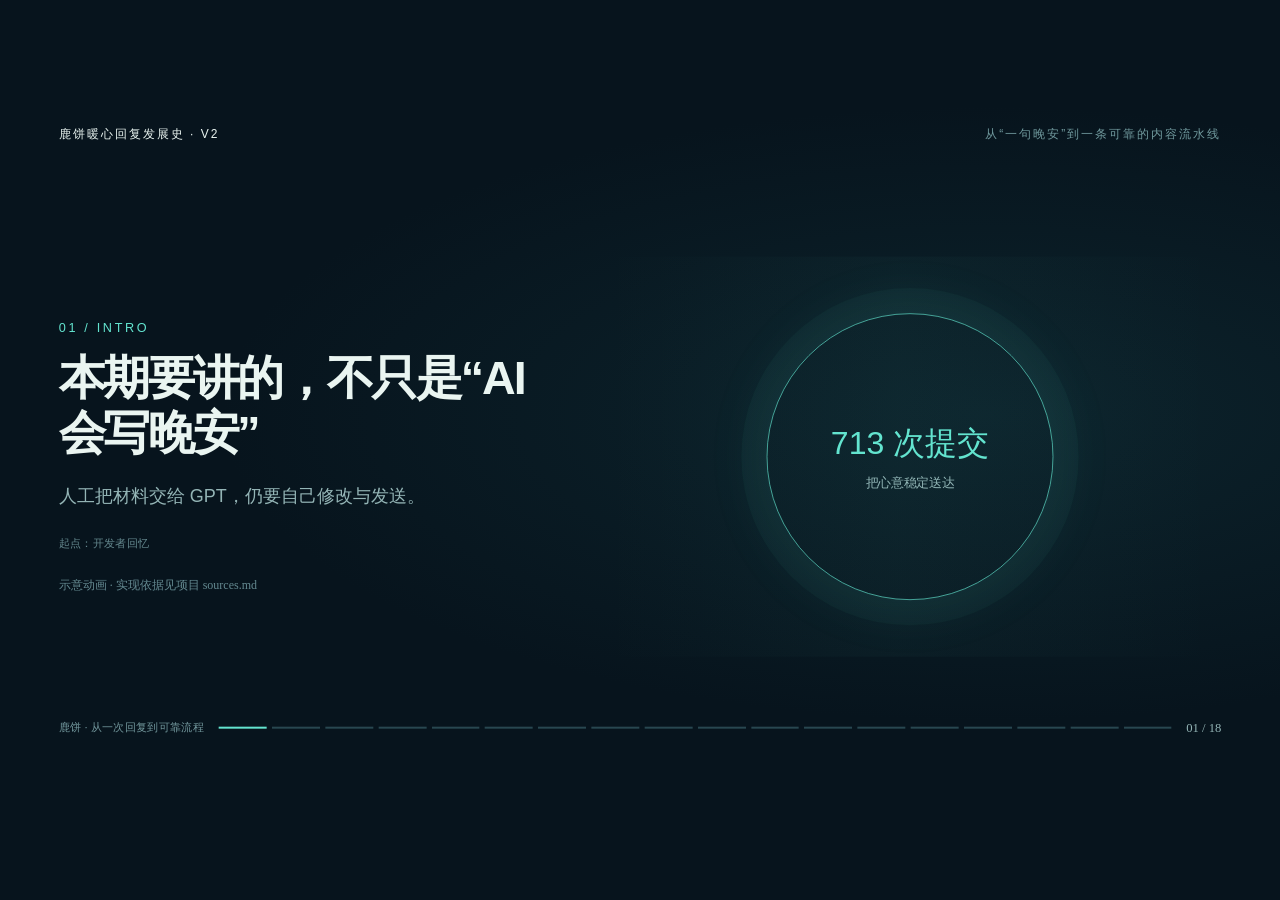
==== projects/development-history-v3-rvc/ppt/index.html @ d37644af "feat: add TTS and RVC variants with a layered animated outline" ====
<!doctype html><html lang="zh-CN"><head><meta charset="utf-8"><meta name="viewport" content="width=device-width,initial-scale=1"><title>鹿饼暖心回复发展史 V2</title><style>
:root{--bg:#07141d;--ink:#eaf5f1;--muted:#94b5b6;--cyan:#63e4cf;--gold:#f5c27b;--pink:#ff7f96;--line:#31515b}*{box-sizing:border-box}html,body{margin:0;overflow:hidden;background:var(--bg);color:var(--ink);font-family:"Microsoft YaHei","Noto Sans CJK SC",sans-serif}#deck{position:absolute;left:50%;top:50%;width:1920px;height:1080px;transform:translate(-50%,-50%) scale(var(--scale,1));background:radial-gradient(ellipse at 77% 45%,#16424a55,transparent 55%),var(--bg);overflow:hidden}header{position:absolute;top:54px;left:88px;right:88px;display:flex;justify-content:space-between;font-size:18px;letter-spacing:3px;color:#70999d}header b{font-weight:500;color:#eaf5f1}.slide{display:none;position:absolute;inset:0;padding:170px 88px 150px;grid-template-columns:720px 1fr;gap:90px;align-items:center}.slide.active{display:grid}.eyebrow{font-size:19px;color:var(--cyan);letter-spacing:4px;margin-bottom:24px}.counter{font:18px Consolas;color:#648990;margin-top:35px}h1{font-size:70px;line-height:1.16;letter-spacing:-3px;margin:0 0 30px;max-width:700px}h1 em{font-style:normal;color:var(--cyan)}p{font-size:27px;line-height:1.85;color:var(--muted);margin:0;max-width:700px}.source{margin-top:30px;color:#65898f;font-size:17px;line-height:1.75}.source strong{color:var(--gold);font-weight:500}.stage{height:600px;position:relative;display:flex;align-items:center;justify-content:center}.stage:before{content:"";position:absolute;inset:0;background:linear-gradient(90deg,transparent,#63e4cf08 48%,transparent)}.axis{position:absolute;left:0;right:0;top:50%;height:1px;background:var(--line)}.packet{position:absolute;left:calc(var(--p)*1%);top:calc(50% + var(--y));width:126px;height:42px;border:1px solid #568b91;border-radius:9px;background:#102b34;display:grid;place-items:center;font-size:16px;color:#cde0dc;transform:translate(-50%,-50%) scale(var(--s,1));opacity:var(--o,1)}.packet.hot{border-color:var(--gold);color:var(--gold)}.packet.merge{width:180px;border-color:var(--cyan);color:var(--cyan)}.context-box{position:absolute;left:8%;right:8%;top:28%;height:205px;border:1px solid #517a80;border-radius:18px;padding:24px}.context-box .bar{height:22px;border-radius:20px;background:#1d3d45;overflow:hidden}.context-box .fill{width:calc(var(--p)*1%);height:100%;background:linear-gradient(90deg,var(--cyan),var(--gold));transform-origin:left}.context-box .limit{position:absolute;top:70px;bottom:22px;left:calc(var(--limit)*1%);border-left:2px dashed var(--pink)}.context-box label{display:flex;justify-content:space-between;color:var(--muted);font-size:18px;margin-bottom:24px}.overflow{position:absolute;right:45px;bottom:34px;color:var(--pink);font-size:21px;opacity:var(--overflow,0)}.tokens{position:absolute;left:4%;right:4%;bottom:90px;display:flex;gap:10px;justify-content:center}.token{padding:14px 18px;border:1px solid #3c6167;border-radius:8px;font-size:18px;opacity:.6;transform:translateY(0)}.token.selected{border-color:var(--cyan);color:var(--cyan);opacity:1;transform:translateY(-12px)}.window{position:absolute;left:10%;right:10%;top:21%;bottom:21%;border:1px solid var(--cyan);border-radius:22px;padding:34px;transform:scaleX(var(--wide,.45));transform-origin:left;overflow:hidden;background:#0b2730aa}.window .evidence{display:flex;flex-direction:column;gap:15px;width:680px;opacity:var(--evidence,0)}.evidence i{height:14px;background:#3e7277;border-radius:7px}.evidence i:nth-child(2){width:75%}.evidence i:nth-child(3){width:90%}.evidence i:nth-child(4){width:58%}.evidence i:nth-child(5){width:82%}.full-badge{position:absolute;right:35px;top:35px;color:var(--gold);font-size:21px;opacity:var(--full,0)}.badprompt,.goodprompt{position:absolute;left:8%;right:8%;border:1px solid #515f63;border-radius:14px;padding:24px;font-size:22px;line-height:1.6}.badprompt{top:20%;color:#b7a6a8;opacity:calc(1 - var(--p))}.goodprompt{top:51%;border-color:var(--cyan);clip-path:inset(0 calc(100% - var(--good,0)*1%) 0 0);color:var(--cyan)}.rule{position:absolute;bottom:20%;display:flex;gap:16px}.rule b{border:1px solid #4e777a;border-radius:20px;padding:10px 18px;color:var(--muted);opacity:.25}.rule b.on{opacity:1;border-color:var(--cyan);color:var(--cyan)}.script-track{position:absolute;left:7%;right:7%;top:47%;height:5px;background:var(--line)}.script-dot{position:absolute;left:calc(var(--p)*80% + 10%);top:calc(47% - 13px);width:30px;height:30px;border-radius:50%;background:var(--gold);box-shadow:0 0 35px var(--gold);transform:translateX(-50%)}.script-node{position:absolute;top:32%;padding:22px;border:1px solid #446e73;border-radius:12px;color:var(--muted);opacity:.35;transform:translateY(20px)}.script-node.on{opacity:1;transform:translateY(0);border-color:var(--cyan);color:var(--ink)}.script-node:nth-child(1){left:5%}.script-node:nth-child(2){left:34%}.script-node:nth-child(3){right:5%}.model-line{position:absolute;left:10%;right:10%;top:56%;height:3px;background:var(--line)}.model-marker{position:absolute;left:calc(10% + var(--p)*80%);top:calc(56% - 18px);width:38px;height:38px;border-radius:50%;background:var(--cyan);box-shadow:0 0 40px var(--cyan);transform:translateX(-50%)}.model-labels{position:absolute;left:8%;right:8%;top:63%;display:flex;justify-content:space-between;color:var(--muted);font-size:21px}.glyphs{position:absolute;top:25%;display:flex;gap:24px;font-size:42px;color:var(--cyan)}.glyphs span{opacity:var(--glyph,.2);transform:translateY(calc((1 - var(--glyph))*20px))}.fourgrid{position:absolute;left:8%;top:20%;width:430px;height:430px;display:grid;grid-template-columns:1fr 1fr;gap:8px;transform:translateX(calc(var(--p)*-100px)) rotate(calc(var(--p)*-3deg));opacity:calc(1 - var(--p)*.7)}.fourgrid i{background:#16444b;border:1px solid #4a7d7d;display:grid;place-items:center;color:#87c1bc;font-style:normal;font-size:19px}.film{position:absolute;right:7%;top:20%;width:470px;height:440px;border:1px solid var(--cyan);background:linear-gradient(145deg,#112d34,#081921);transform:translateX(calc((1 - var(--p))*140px));opacity:var(--film,0);padding:28px}.film:before{content:"";display:block;height:240px;background:radial-gradient(circle at 60% 35%,#6ee7d65a,transparent 20%),linear-gradient(135deg,#184d55,#0b222a);border:1px solid #4e7e83}.film span{display:block;color:var(--gold);margin-top:22px;font-size:22px}.anchor{position:absolute;left:52%;top:48%;color:var(--cyan);font-size:18px;opacity:var(--anchor,0)}.nodes{position:absolute;inset:12% 8%}.node{position:absolute;width:128px;height:70px;border:1px solid #4f7c80;border-radius:12px;display:grid;place-items:center;color:var(--muted);opacity:.5}.node.sui{left:7%;top:15%}.node.guest{right:7%;top:15%}.node.voice{left:38%;bottom:8%}.node.image{right:8%;bottom:5%}.node.on{border-color:var(--cyan);color:var(--cyan);opacity:1}.link{position:absolute;height:2px;background:var(--cyan);transform-origin:left;opacity:var(--link-o,0)}.link.one{left:23%;top:28%;width:42%;transform:rotate(20deg)}.link.two{left:50%;top:34%;width:36%;transform:rotate(65deg)}.clock{position:absolute;left:17%;top:18%;width:250px;height:250px;border:2px solid #4b747b;border-radius:50%;display:grid;place-items:center;font-size:42px;color:var(--gold)}.clock:after{content:"";position:absolute;left:50%;top:50%;height:82px;width:3px;background:var(--cyan);transform-origin:bottom;transform:translate(-50%,-100%) rotate(calc(var(--p)*720deg))}.path{position:absolute;left:48%;right:8%;top:31%;font-size:22px;color:var(--muted);line-height:3}.path b{color:var(--cyan);font-weight:500}.branch{position:absolute;left:50%;top:53%;width:42%;height:2px;background:var(--line)}.branch:after{content:"";position:absolute;right:0;top:-22px;width:70%;height:44px;border-top:2px solid var(--cyan);border-right:2px solid var(--cyan);border-radius:0 28px 0 0;opacity:var(--p)}.branch:before{content:"文字先发 → 图片补图";position:absolute;right:0;top:34px;color:var(--gold);font-size:19px;opacity:var(--p)}.queue{position:absolute;left:7%;right:7%;top:34%;display:flex;justify-content:space-between}.qitem{width:170px;height:95px;border:1px solid #426d72;border-radius:10px;display:grid;place-items:center;color:var(--muted);opacity:.5}.qitem.on{color:var(--cyan);border-color:var(--cyan);opacity:1;transform:translateY(-12px)}.qarrow{align-self:center;color:var(--gold);font-size:30px}.end-ring{width:430px;height:430px;border-radius:50%;border:1px solid var(--cyan);display:grid;place-items:center;color:var(--cyan);font-size:48px;box-shadow:0 0 0 38px #63e4cf08,0 0 100px #63e4cf18}.end-ring small{display:block;font-size:19px;color:var(--muted);text-align:center;margin-top:15px}footer{position:absolute;left:88px;right:88px;bottom:112px;display:flex;align-items:center;gap:22px;color:#72979c;font-size:17px}.rail{flex:1;display:flex;gap:8px}.rail i{height:3px;flex:1;background:#284750}.rail i.on{background:var(--cyan)}.rail i.past{background:#387177}.page{font:19px Consolas;color:var(--muted)}
</style></head><body><main id="deck"><header><b>鹿饼暖心回复发展史 · V2</b><span>从“一句晚安”到一条可靠的内容流水线</span></header></main><script>
const data=[{"id":"intro","title":"本期要讲的，不只是“AI 会写晚安”","narration":"这期我们不只展示一条生成结果，而是沿着一条真实流水线，看看录播怎么进来、上下文怎么整理、晚安和漫画怎么变好，以及为什么这些细节值得反复修。","kind":"intro","labels":["本期主题","整体流程","优化细节"]},{"id":"overview","title":"先看全貌：录播结束以后发生什么","narration":"整体流程是：录播姬完成录制，通过 Webhook 通知程序；程序等待文件稳定、合并分段、提取音频、生成字幕，再把上下文交给晚安、漫画和切片流程，最后进入人工确认。","kind":"overview","labels":["录播姬","Webhook","ASR → 晚安 → 切片"]},{"id":"origin","title":"本来只是想写一句晚安","narration":"最开始，我们只是人工把弹幕贴进聊天网页。真正费心的，是让这一句晚安，既记得今晚，也真的有点温度。","kind":"flow","labels":["人工整理","GPT 网页","晚安草稿"]},{"id":"context_limit","title":"上下文装不下，怎么办","narration":"早期模型的上下文装不下整场直播。我们先按时间分组、合并重复弹幕，再降低水词权重。先解决的，是模型到底能看到什么。","kind":"context","labels":["原始弹幕","有限窗口","超出容量"]},{"id":"short_context","title":"短一点，反而更容易写好","narration":"当时我们发现，筛选后的短上下文反而更聚焦。但不能随便删：随机丢弃后来改成评分、目标行数和必留项，让关键细节留下来。","kind":"selection","labels":["随机丢弃","目标 1000 行","必留细节"]},{"id":"full_context","title":"模型变强，取舍也要重做","narration":"后来模型能力进步，我们又试着保留完整字幕和弹幕。弥月、米汀的实验流程只压缩重复排版，再用原文复核。策略也要跟着能力变。","kind":"expand","labels":["筛选输入","完整证据","原文复核"]},{"id":"warm_prompt","title":"暖心，不是多加几句夸奖","narration":"回复一度爱说含金量爆表，听起来热闹，却每晚都差不多。后来我们要求它回应具体原话、失误和现场反应。暖心，要从今晚的细节长出来。","kind":"prompt","labels":["泛泛夸奖","回应原话","具体 → 感受"]},{"id":"prompt_boundaries","title":"一句自然的话，背后也有边界","narration":"我们还反复调整称呼、字数和问候。粉丝名字不能当主播名字，嘉宾的经历不能算给房主。白天下播，也不能机械地说晚安。","kind":"rules","labels":["称呼边界","说话人边界","真实时段"]},{"id":"comic_script","title":"先当编剧，再请画师","narration":"漫画更不是把摘要扔给画图模型。先选几个有起因、有转折的节拍，再写角色动作、画面和短台词。脚本太长被截断，还得修输出限制和失败处理。","kind":"script","labels":["原文证据","叙事节拍","画面脚本"]},{"id":"references","title":"画得像，还要画得对","narration":"立绘保证人物像，录播截图保证场景对。后来脚本会主动请求关键时刻的截图，并说明用来核对什么。参考图不是装饰，而是画面证据。","kind":"references","labels":["角色立绘","关键截图","核对事实"]},{"id":"wrong_game","title":"她爱玩，不等于今晚就在玩","narration":"有次我们发现，小弥的图总在启动原神。问题出在人设抢过了本场事实。后来明确证据优先级：本场标题和原话，必须压过模型对人物的刻板印象。","kind":"evidence","labels":["稳定人设","本场标题","实际游戏"]},{"id":"image_models","title":"模型升级，中文终于能入画","narration":"早期图片里的中文容易出错，我们甚至要求纯默剧。后来接入更支持中文的模型，包括新的图像模型，才重新规划台词、拟声词和位置。","kind":"models","labels":["早期模型","高级模型","中文锚点"]},{"id":"composition","title":"同一场直播，两种讲法","narration":"构图也发展出两条路：四格把几个笑点依次讲清；沉浸式让人物进入电影感主画面。再把四到六处中文回忆锚点，放回对应动作旁边。","kind":"composition","labels":["四格分镜","沉浸主画面","回忆锚点"]},{"id":"multi_people","title":"从一个人，到一群不同的人","narration":"扩展到多位主播时，每个房间都要配置称呼、粉丝名、外观和参考图。有的人适合长回复，有的人需要短一点，语气也不能全套岁己的模板。","kind":"identity","labels":["房间配置","独立称呼","参考图"]},{"id":"false_guests","title":"一个表情包，也会让 AI 串台","narration":"表情包名字里有花礼，不代表花礼来联动了。我们修过这种误加角色，也修过把粉碎机听成岁己。声音、原话和上下文要互相核对，不能见词就替换。","kind":"gate","labels":["提到名字","证据门槛","允许入画"]},{"id":"timing","title":"生成好了，也不一定马上发","narration":"发送时机同样磨了很久：断流不等于下播，动态也要找对。新动态五分钟内优先及时回复；图片没好就先发文字，错过窗口再有限等待，之后补图。","kind":"timing","labels":["确认动态","五分钟窗口","文字先发"]},{"id":"reliability","title":"重试一次，不能多发一遍","narration":"还有观众看不见的功夫：显卡忙时排队，重启后恢复任务，同一场不能重复生图、重复评论。共享缓存省掉重复输入，失败的切片也不能拖垮整条晚安流程。","kind":"queue","labels":["排队恢复","缓存命中","一次发送"]},{"id":"ending","title":"713 次提交，还是同一个出发点","narration":"从第一版到现在，仓库已经有七百多次提交。它们不是为了把流程图画得更复杂，而是一次次让事实更准、表达更贴心，让那句晚安值得被收到。","kind":"ending","labels":["713 次提交","事实更准","心意送达"]}];const deck=document.querySelector('#deck');const slides=[];const rail=document.createElement('div');rail.className='rail';let current=0;
function visual(item){const labels=item.labels.map(function(x,i){return '<span class="token '+(i===0?'selected':'')+'" style="--dy:'+(i*3)+'px">'+x+'</span>'}).join('');if(item.kind==='flow')return '<div class="axis"></div>'+['弹幕','时间','情绪','原话'].map(function(x,i){return '<i class="packet '+(i===3?'hot':'')+'" style="--p:'+(12+i*22)+';--y:'+((i-1.5)*75)+'px">'+x+'</i>'}).join('')+'<div class="packet merge" style="--p:50;--y:0">可用输入</div>';if(item.kind==='context')return '<div class="context-box" style="--limit:68"><label><span>原始直播证据</span><span>上下文窗口</span></label><div class="bar"><div class="fill"></div></div><div class="limit"></div><div class="overflow">超出窗口 → 必须取舍</div></div>';if(item.kind==='selection')return '<div class="context-box" style="--limit:100"><label><span>评分：信号、次数、人数</span><span>目标行数</span></label><div class="bar"><div class="fill"></div></div><div class="tokens">'+labels+'</div></div>';if(item.kind==='expand')return '<div class="window"><div class="evidence"><i></i><i></i><i></i><i></i><i></i></div><div class="full-badge">完整证据 · 重复压缩</div></div>';if(item.kind==='prompt')return '<div class="badprompt">“今晚含金量爆表，大家都很开心。”<br><small>泛泛、每晚都能用</small></div><div class="goodprompt">“从本场那句原话切入，再说为什么让人心疼或发笑。”</div><div class="rule">'+labels+'</div>';if(item.kind==='rules')return '<div class="rule" style="top:35%;bottom:auto">'+labels+'</div><div class="nodes"><div class="node sui on">房主岁己</div><div class="node guest">嘉宾／外部声源</div><div class="node voice on">时段与称呼</div></div>';if(item.kind==='script')return '<div class="script-node">原文证据</div><div class="script-node">叙事节拍</div><div class="script-node">角色动作</div><div class="script-track"></div><div class="script-dot"></div>';if(item.kind==='references')return '<div class="nodes"><div class="node sui on">立绘：人物</div><div class="node guest on">截图：事实</div><div class="node voice">脚本：动作</div><div class="node image">成图：证据</div><div class="link one"></div><div class="link two"></div></div>';if(item.kind==='evidence')return '<div class="fourgrid"><i>人设<br>线索</i><i>本场<br>原话</i><i>标题<br>证据</i><i>画面<br>截图</i></div><div class="film"><div></div><span>本场事实优先</span></div>';if(item.kind==='models')return '<div class="glyphs"><span>无字</span><span>少字</span><span>中文锚点</span></div><div class="model-line"></div><div class="model-marker"></div><div class="model-labels"><span>早期模型</span><span>高级模型</span><span>GPT Image 2</span></div>';if(item.kind==='composition')return '<div class="fourgrid"><i>起因</i><i>反应</i><i>转折</i><i>结果</i></div><div class="film"><div></div><span>一张画面：起因 → 转折 → 收束</span></div><div class="anchor">文字锚点贴在对应动作旁</div>';if(item.kind==='identity')return '<div class="nodes"><div class="node sui on">岁己<br>房主</div><div class="node guest">嘉宾<br>声纹</div><div class="node voice">外观／别名</div><div class="node image">参考图</div><div class="link one"></div><div class="link two"></div></div>';if(item.kind==='gate')return '<div class="context-box"><label><span>提到名字</span><span>是否真联动？</span></label><div class="tokens">'+labels+'</div><div class="full-badge">原话 + 声音 + 上下文 → 通过</div></div>';if(item.kind==='timing')return '<div class="clock"><span>下播</span></div><div class="path"><b>确认最新动态</b><br>≤ 5 分钟：优先抢时效<br>图片未好：文字先发<br>超时后：有限等待再补图</div><div class="branch"></div>';if(item.kind==='queue')return '<div class="queue">'+['显卡忙','处理队列','缓存命中','一次发送'].map(function(x,i){return '<div class="qitem '+(i===0?'on':'')+'">'+x+'</div>'+(i<3?'<div class="qarrow">→</div>':'')}).join('')+'</div>';return '<div class="end-ring"><div>713 次提交<small>把心意稳定送达</small></div></div>'}
data.forEach(function(item,i){const s=document.createElement('section');s.className='slide'+(i===0?' active':'');s.dataset.slide=i;s.innerHTML='<div><div class="eyebrow">'+String(i+1).padStart(2,'0')+' / '+item.kind.toUpperCase()+'</div><h1>'+item.title+'</h1><p>'+item.narration+'</p><div class="source"><strong>原理图解</strong> · 动画展示关键变化，不是静态截图</div><div class="counter">AI VIDEO WORKFLOW · 2026</div></div><div class="stage" data-kind="'+item.kind+'">'+visual(item)+'</div>';deck.appendChild(s);const d=document.createElement('i');rail.appendChild(d);slides.push(s)});deck.appendChild(rail);const dots=[...rail.children];const page=document.createElement('span');page.className='page';page.id='page';const foot=document.createElement('footer');foot.innerHTML='<span>鹿饼 · 从一次回复到可靠流程</span>';foot.appendChild(rail);foot.appendChild(page);deck.appendChild(foot);
function resize(){document.documentElement.style.setProperty('--scale',Math.min(innerWidth/1920,innerHeight/1080))}function select(n){current=Math.max(0,Math.min(slides.length-1,n));slides.forEach(function(s,i){s.classList.toggle('active',i===current)});dots.forEach(function(d,i){d.classList.toggle('on',i===current);d.classList.toggle('past',i<current)});page.textContent=String(current+1).padStart(2,'0')+' / '+data.length}
function updateVisual(slide,time,duration){const p=Math.max(0,Math.min(1,time/duration));const stage=slides[slide].querySelector('.stage');stage.style.setProperty('--p',p);stage.style.setProperty('--limit',35+33*Math.min(1,p*1.4));stage.style.setProperty('--overflow',p>.72?1:0);stage.style.setProperty('--wide',.46+.54*p);stage.style.setProperty('--evidence',p>.45?1:0);stage.style.setProperty('--full',p>.62?1:0);stage.style.setProperty('--good',Math.min(100,p*170));stage.style.setProperty('--film',Math.max(0,(p-.35)*1.6));stage.style.setProperty('--anchor',Math.max(0,(p-.58)*2.4));stage.style.setProperty('--glyph',Math.min(1,p*1.6));stage.style.setProperty('--link-o',Math.min(1,p*2));stage.querySelectorAll('.token').forEach(function(e,i){e.classList.toggle('selected',p>(i+.4)/(stage.querySelectorAll('.token').length+.2))});stage.querySelectorAll('.script-node').forEach(function(e,i){e.classList.toggle('on',p>(i+.25)/3.2)});stage.querySelectorAll('.qitem').forEach(function(e,i){e.classList.toggle('on',p>(i+.2)/4)})}
window.renderAt=function(v){select(v.slide);updateVisual(v.slide,v.time,v.duration)};addEventListener('resize',resize);addEventListener('keydown',function(e){if(['ArrowRight',' '].includes(e.key))select(current+1);if(e.key==='ArrowLeft')select(current-1)});resize();select(0);updateVisual(0,0,15)
</script><script src="motion.js"></script></body></html>
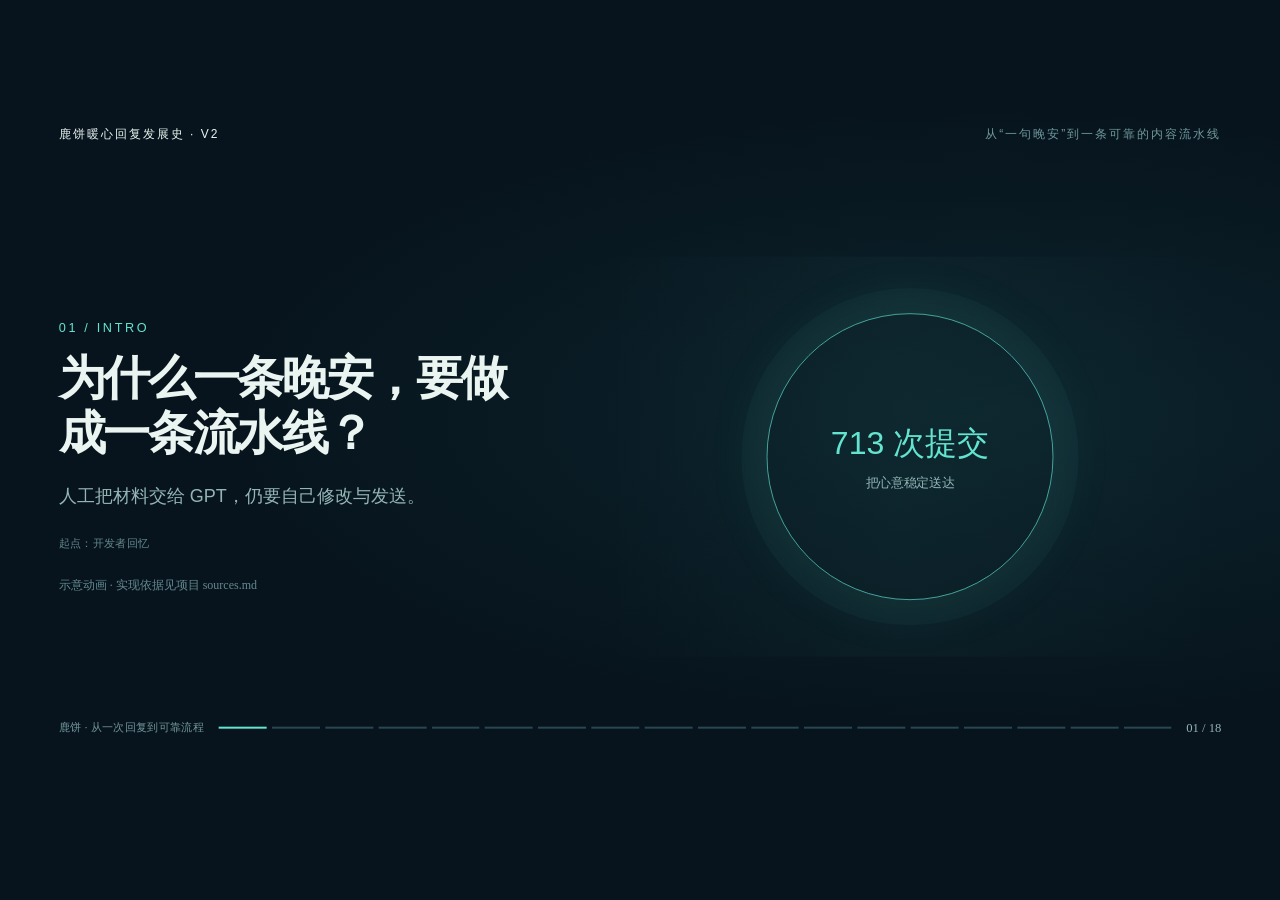
==== commit d4489332: "rewrite V3 as a layered technical explainer with sentence subtitles" ====
--- a/projects/development-history-v3-rvc/ppt/index.html
+++ b/projects/development-history-v3-rvc/ppt/index.html
@@ -1,9 +1,9 @@
 <!doctype html><html lang="zh-CN"><head><meta charset="utf-8"><meta name="viewport" content="width=device-width,initial-scale=1"><title>鹿饼暖心回复发展史 V2</title><style>
 :root{--bg:#07141d;--ink:#eaf5f1;--muted:#94b5b6;--cyan:#63e4cf;--gold:#f5c27b;--pink:#ff7f96;--line:#31515b}*{box-sizing:border-box}html,body{margin:0;overflow:hidden;background:var(--bg);color:var(--ink);font-family:"Microsoft YaHei","Noto Sans CJK SC",sans-serif}#deck{position:absolute;left:50%;top:50%;width:1920px;height:1080px;transform:translate(-50%,-50%) scale(var(--scale,1));background:radial-gradient(ellipse at 77% 45%,#16424a55,transparent 55%),var(--bg);overflow:hidden}header{position:absolute;top:54px;left:88px;right:88px;display:flex;justify-content:space-between;font-size:18px;letter-spacing:3px;color:#70999d}header b{font-weight:500;color:#eaf5f1}.slide{display:none;position:absolute;inset:0;padding:170px 88px 150px;grid-template-columns:720px 1fr;gap:90px;align-items:center}.slide.active{display:grid}.eyebrow{font-size:19px;color:var(--cyan);letter-spacing:4px;margin-bottom:24px}.counter{font:18px Consolas;color:#648990;margin-top:35px}h1{font-size:70px;line-height:1.16;letter-spacing:-3px;margin:0 0 30px;max-width:700px}h1 em{font-style:normal;color:var(--cyan)}p{font-size:27px;line-height:1.85;color:var(--muted);margin:0;max-width:700px}.source{margin-top:30px;color:#65898f;font-size:17px;line-height:1.75}.source strong{color:var(--gold);font-weight:500}.stage{height:600px;position:relative;display:flex;align-items:center;justify-content:center}.stage:before{content:"";position:absolute;inset:0;background:linear-gradient(90deg,transparent,#63e4cf08 48%,transparent)}.axis{position:absolute;left:0;right:0;top:50%;height:1px;background:var(--line)}.packet{position:absolute;left:calc(var(--p)*1%);top:calc(50% + var(--y));width:126px;height:42px;border:1px solid #568b91;border-radius:9px;background:#102b34;display:grid;place-items:center;font-size:16px;color:#cde0dc;transform:translate(-50%,-50%) scale(var(--s,1));opacity:var(--o,1)}.packet.hot{border-color:var(--gold);color:var(--gold)}.packet.merge{width:180px;border-color:var(--cyan);color:var(--cyan)}.context-box{position:absolute;left:8%;right:8%;top:28%;height:205px;border:1px solid #517a80;border-radius:18px;padding:24px}.context-box .bar{height:22px;border-radius:20px;background:#1d3d45;overflow:hidden}.context-box .fill{width:calc(var(--p)*1%);height:100%;background:linear-gradient(90deg,var(--cyan),var(--gold));transform-origin:left}.context-box .limit{position:absolute;top:70px;bottom:22px;left:calc(var(--limit)*1%);border-left:2px dashed var(--pink)}.context-box label{display:flex;justify-content:space-between;color:var(--muted);font-size:18px;margin-bottom:24px}.overflow{position:absolute;right:45px;bottom:34px;color:var(--pink);font-size:21px;opacity:var(--overflow,0)}.tokens{position:absolute;left:4%;right:4%;bottom:90px;display:flex;gap:10px;justify-content:center}.token{padding:14px 18px;border:1px solid #3c6167;border-radius:8px;font-size:18px;opacity:.6;transform:translateY(0)}.token.selected{border-color:var(--cyan);color:var(--cyan);opacity:1;transform:translateY(-12px)}.window{position:absolute;left:10%;right:10%;top:21%;bottom:21%;border:1px solid var(--cyan);border-radius:22px;padding:34px;transform:scaleX(var(--wide,.45));transform-origin:left;overflow:hidden;background:#0b2730aa}.window .evidence{display:flex;flex-direction:column;gap:15px;width:680px;opacity:var(--evidence,0)}.evidence i{height:14px;background:#3e7277;border-radius:7px}.evidence i:nth-child(2){width:75%}.evidence i:nth-child(3){width:90%}.evidence i:nth-child(4){width:58%}.evidence i:nth-child(5){width:82%}.full-badge{position:absolute;right:35px;top:35px;color:var(--gold);font-size:21px;opacity:var(--full,0)}.badprompt,.goodprompt{position:absolute;left:8%;right:8%;border:1px solid #515f63;border-radius:14px;padding:24px;font-size:22px;line-height:1.6}.badprompt{top:20%;color:#b7a6a8;opacity:calc(1 - var(--p))}.goodprompt{top:51%;border-color:var(--cyan);clip-path:inset(0 calc(100% - var(--good,0)*1%) 0 0);color:var(--cyan)}.rule{position:absolute;bottom:20%;display:flex;gap:16px}.rule b{border:1px solid #4e777a;border-radius:20px;padding:10px 18px;color:var(--muted);opacity:.25}.rule b.on{opacity:1;border-color:var(--cyan);color:var(--cyan)}.script-track{position:absolute;left:7%;right:7%;top:47%;height:5px;background:var(--line)}.script-dot{position:absolute;left:calc(var(--p)*80% + 10%);top:calc(47% - 13px);width:30px;height:30px;border-radius:50%;background:var(--gold);box-shadow:0 0 35px var(--gold);transform:translateX(-50%)}.script-node{position:absolute;top:32%;padding:22px;border:1px solid #446e73;border-radius:12px;color:var(--muted);opacity:.35;transform:translateY(20px)}.script-node.on{opacity:1;transform:translateY(0);border-color:var(--cyan);color:var(--ink)}.script-node:nth-child(1){left:5%}.script-node:nth-child(2){left:34%}.script-node:nth-child(3){right:5%}.model-line{position:absolute;left:10%;right:10%;top:56%;height:3px;background:var(--line)}.model-marker{position:absolute;left:calc(10% + var(--p)*80%);top:calc(56% - 18px);width:38px;height:38px;border-radius:50%;background:var(--cyan);box-shadow:0 0 40px var(--cyan);transform:translateX(-50%)}.model-labels{position:absolute;left:8%;right:8%;top:63%;display:flex;justify-content:space-between;color:var(--muted);font-size:21px}.glyphs{position:absolute;top:25%;display:flex;gap:24px;font-size:42px;color:var(--cyan)}.glyphs span{opacity:var(--glyph,.2);transform:translateY(calc((1 - var(--glyph))*20px))}.fourgrid{position:absolute;left:8%;top:20%;width:430px;height:430px;display:grid;grid-template-columns:1fr 1fr;gap:8px;transform:translateX(calc(var(--p)*-100px)) rotate(calc(var(--p)*-3deg));opacity:calc(1 - var(--p)*.7)}.fourgrid i{background:#16444b;border:1px solid #4a7d7d;display:grid;place-items:center;color:#87c1bc;font-style:normal;font-size:19px}.film{position:absolute;right:7%;top:20%;width:470px;height:440px;border:1px solid var(--cyan);background:linear-gradient(145deg,#112d34,#081921);transform:translateX(calc((1 - var(--p))*140px));opacity:var(--film,0);padding:28px}.film:before{content:"";display:block;height:240px;background:radial-gradient(circle at 60% 35%,#6ee7d65a,transparent 20%),linear-gradient(135deg,#184d55,#0b222a);border:1px solid #4e7e83}.film span{display:block;color:var(--gold);margin-top:22px;font-size:22px}.anchor{position:absolute;left:52%;top:48%;color:var(--cyan);font-size:18px;opacity:var(--anchor,0)}.nodes{position:absolute;inset:12% 8%}.node{position:absolute;width:128px;height:70px;border:1px solid #4f7c80;border-radius:12px;display:grid;place-items:center;color:var(--muted);opacity:.5}.node.sui{left:7%;top:15%}.node.guest{right:7%;top:15%}.node.voice{left:38%;bottom:8%}.node.image{right:8%;bottom:5%}.node.on{border-color:var(--cyan);color:var(--cyan);opacity:1}.link{position:absolute;height:2px;background:var(--cyan);transform-origin:left;opacity:var(--link-o,0)}.link.one{left:23%;top:28%;width:42%;transform:rotate(20deg)}.link.two{left:50%;top:34%;width:36%;transform:rotate(65deg)}.clock{position:absolute;left:17%;top:18%;width:250px;height:250px;border:2px solid #4b747b;border-radius:50%;display:grid;place-items:center;font-size:42px;color:var(--gold)}.clock:after{content:"";position:absolute;left:50%;top:50%;height:82px;width:3px;background:var(--cyan);transform-origin:bottom;transform:translate(-50%,-100%) rotate(calc(var(--p)*720deg))}.path{position:absolute;left:48%;right:8%;top:31%;font-size:22px;color:var(--muted);line-height:3}.path b{color:var(--cyan);font-weight:500}.branch{position:absolute;left:50%;top:53%;width:42%;height:2px;background:var(--line)}.branch:after{content:"";position:absolute;right:0;top:-22px;width:70%;height:44px;border-top:2px solid var(--cyan);border-right:2px solid var(--cyan);border-radius:0 28px 0 0;opacity:var(--p)}.branch:before{content:"文字先发 → 图片补图";position:absolute;right:0;top:34px;color:var(--gold);font-size:19px;opacity:var(--p)}.queue{position:absolute;left:7%;right:7%;top:34%;display:flex;justify-content:space-between}.qitem{width:170px;height:95px;border:1px solid #426d72;border-radius:10px;display:grid;place-items:center;color:var(--muted);opacity:.5}.qitem.on{color:var(--cyan);border-color:var(--cyan);opacity:1;transform:translateY(-12px)}.qarrow{align-self:center;color:var(--gold);font-size:30px}.end-ring{width:430px;height:430px;border-radius:50%;border:1px solid var(--cyan);display:grid;place-items:center;color:var(--cyan);font-size:48px;box-shadow:0 0 0 38px #63e4cf08,0 0 100px #63e4cf18}.end-ring small{display:block;font-size:19px;color:var(--muted);text-align:center;margin-top:15px}footer{position:absolute;left:88px;right:88px;bottom:112px;display:flex;align-items:center;gap:22px;color:#72979c;font-size:17px}.rail{flex:1;display:flex;gap:8px}.rail i{height:3px;flex:1;background:#284750}.rail i.on{background:var(--cyan)}.rail i.past{background:#387177}.page{font:19px Consolas;color:var(--muted)}
 </style></head><body><main id="deck"><header><b>鹿饼暖心回复发展史 · V2</b><span>从“一句晚安”到一条可靠的内容流水线</span></header></main><script>
-const data=[{"id":"intro","title":"本期要讲的，不只是“AI 会写晚安”","narration":"这期我们不只展示一条生成结果，而是沿着一条真实流水线，看看录播怎么进来、上下文怎么整理、晚安和漫画怎么变好，以及为什么这些细节值得反复修。","kind":"intro","labels":["本期主题","整体流程","优化细节"]},{"id":"overview","title":"先看全貌：录播结束以后发生什么","narration":"整体流程是：录播姬完成录制，通过 Webhook 通知程序；程序等待文件稳定、合并分段、提取音频、生成字幕，再把上下文交给晚安、漫画和切片流程，最后进入人工确认。","kind":"overview","labels":["录播姬","Webhook","ASR → 晚安 → 切片"]},{"id":"origin","title":"本来只是想写一句晚安","narration":"最开始，我们只是人工把弹幕贴进聊天网页。真正费心的，是让这一句晚安，既记得今晚，也真的有点温度。","kind":"flow","labels":["人工整理","GPT 网页","晚安草稿"]},{"id":"context_limit","title":"上下文装不下，怎么办","narration":"早期模型的上下文装不下整场直播。我们先按时间分组、合并重复弹幕，再降低水词权重。先解决的，是模型到底能看到什么。","kind":"context","labels":["原始弹幕","有限窗口","超出容量"]},{"id":"short_context","title":"短一点，反而更容易写好","narration":"当时我们发现，筛选后的短上下文反而更聚焦。但不能随便删：随机丢弃后来改成评分、目标行数和必留项，让关键细节留下来。","kind":"selection","labels":["随机丢弃","目标 1000 行","必留细节"]},{"id":"full_context","title":"模型变强，取舍也要重做","narration":"后来模型能力进步，我们又试着保留完整字幕和弹幕。弥月、米汀的实验流程只压缩重复排版，再用原文复核。策略也要跟着能力变。","kind":"expand","labels":["筛选输入","完整证据","原文复核"]},{"id":"warm_prompt","title":"暖心，不是多加几句夸奖","narration":"回复一度爱说含金量爆表，听起来热闹，却每晚都差不多。后来我们要求它回应具体原话、失误和现场反应。暖心，要从今晚的细节长出来。","kind":"prompt","labels":["泛泛夸奖","回应原话","具体 → 感受"]},{"id":"prompt_boundaries","title":"一句自然的话，背后也有边界","narration":"我们还反复调整称呼、字数和问候。粉丝名字不能当主播名字，嘉宾的经历不能算给房主。白天下播，也不能机械地说晚安。","kind":"rules","labels":["称呼边界","说话人边界","真实时段"]},{"id":"comic_script","title":"先当编剧，再请画师","narration":"漫画更不是把摘要扔给画图模型。先选几个有起因、有转折的节拍，再写角色动作、画面和短台词。脚本太长被截断，还得修输出限制和失败处理。","kind":"script","labels":["原文证据","叙事节拍","画面脚本"]},{"id":"references","title":"画得像，还要画得对","narration":"立绘保证人物像，录播截图保证场景对。后来脚本会主动请求关键时刻的截图，并说明用来核对什么。参考图不是装饰，而是画面证据。","kind":"references","labels":["角色立绘","关键截图","核对事实"]},{"id":"wrong_game","title":"她爱玩，不等于今晚就在玩","narration":"有次我们发现，小弥的图总在启动原神。问题出在人设抢过了本场事实。后来明确证据优先级：本场标题和原话，必须压过模型对人物的刻板印象。","kind":"evidence","labels":["稳定人设","本场标题","实际游戏"]},{"id":"image_models","title":"模型升级，中文终于能入画","narration":"早期图片里的中文容易出错，我们甚至要求纯默剧。后来接入更支持中文的模型，包括新的图像模型，才重新规划台词、拟声词和位置。","kind":"models","labels":["早期模型","高级模型","中文锚点"]},{"id":"composition","title":"同一场直播，两种讲法","narration":"构图也发展出两条路：四格把几个笑点依次讲清；沉浸式让人物进入电影感主画面。再把四到六处中文回忆锚点，放回对应动作旁边。","kind":"composition","labels":["四格分镜","沉浸主画面","回忆锚点"]},{"id":"multi_people","title":"从一个人，到一群不同的人","narration":"扩展到多位主播时，每个房间都要配置称呼、粉丝名、外观和参考图。有的人适合长回复，有的人需要短一点，语气也不能全套岁己的模板。","kind":"identity","labels":["房间配置","独立称呼","参考图"]},{"id":"false_guests","title":"一个表情包，也会让 AI 串台","narration":"表情包名字里有花礼，不代表花礼来联动了。我们修过这种误加角色，也修过把粉碎机听成岁己。声音、原话和上下文要互相核对，不能见词就替换。","kind":"gate","labels":["提到名字","证据门槛","允许入画"]},{"id":"timing","title":"生成好了，也不一定马上发","narration":"发送时机同样磨了很久：断流不等于下播，动态也要找对。新动态五分钟内优先及时回复；图片没好就先发文字，错过窗口再有限等待，之后补图。","kind":"timing","labels":["确认动态","五分钟窗口","文字先发"]},{"id":"reliability","title":"重试一次，不能多发一遍","narration":"还有观众看不见的功夫：显卡忙时排队，重启后恢复任务，同一场不能重复生图、重复评论。共享缓存省掉重复输入，失败的切片也不能拖垮整条晚安流程。","kind":"queue","labels":["排队恢复","缓存命中","一次发送"]},{"id":"ending","title":"713 次提交，还是同一个出发点","narration":"从第一版到现在，仓库已经有七百多次提交。它们不是为了把流程图画得更复杂，而是一次次让事实更准、表达更贴心，让那句晚安值得被收到。","kind":"ending","labels":["713 次提交","事实更准","心意送达"]}];const deck=document.querySelector('#deck');const slides=[];const rail=document.createElement('div');rail.className='rail';let current=0;
+const data=[{"id":"intro","title":"为什么一条晚安，要做成一条流水线？","narration":"你看到的可能只是一条晚安，但它背后要先回答四个问题：直播发生了什么，主播说了什么，哪些内容值得记住，以及什么时候发出去。这期先看完整流程，再拆开那些真正费心的改动。","lede":"先看观众会得到什么：一条晚安背后的完整工作流。","kind":"intro","labels":["本期主题","整体流程","优化细节"]},{"id":"overview","title":"先看地图：录播结束以后发生什么？","narration":"录播姬把分段文件和弹幕保存下来，Webhook 告诉程序“这一场可能结束了”。程序确认文件稳定、合并录播、提取音频，再交给字幕和上下文流程。最后，晚安回复、漫画、梗概和自动切片各走自己的输出路径，并保留人工确认。","lede":"从录播姬到 Webhook，再到四种输出。","kind":"overview","labels":["录播姬","Webhook","ASR → 晚安 → 切片"]},{"id":"origin","title":"输入从哪里来：不是凭空问 AI","narration":"第一步不是让模型猜。MikuFans 录播姬负责录视频和弹幕，Webhook 负责触发；程序还要等文件写完、处理重连和多段录播。输入不可靠，后面的 AI 再聪明也只是对着半场直播做总结。","lede":"输入不是猜出来的，是录播、弹幕和文件状态。","kind":"flow","labels":["人工整理","GPT 网页","晚安草稿"]},{"id":"context_limit","title":"先让电脑听懂：Whisper 到 FunASR","narration":"早期我们接的是 Whisper，把直播声音转成字幕。后来逐步接入 FunASR、Paraformer、SenseVoice 等现成工具，获得 VAD、标点、热词和更适合中文的时间戳。我们是在接工具和处理边界，不是在重新发明 ASR。","lede":"早期先解决：模型到底能看到什么。","kind":"context","labels":["原始弹幕","有限窗口","超出容量"]},{"id":"short_context","title":"说话人区分，解决了一半的问题","narration":"说话人识别可以帮助区分主播和联动嘉宾，但它不是魔法：声纹相近、多人同时说话、样本不足时仍会错。我们做过参考音频、聚类和相似度诊断，最终选择按房间和任务灰度开启，而不是假装每次都分得准。","lede":"筛选不是删字，是保留信号。","kind":"selection","labels":["随机丢弃","目标 1000 行","必留细节"]},{"id":"full_context","title":"一场直播，最后会分成四种结果","narration":"字幕和弹幕进入上下文后，会分成四条路：晚安回复回答“怎么回应主播”，漫画把事件变成画面，梗概帮助人快速浏览，切片则用高光和字幕寻找可以剪出的片段。它们共享证据，但不是同一份 Prompt。","lede":"模型变强后，再把全文放回来。","kind":"expand","labels":["筛选输入","完整证据","原文复核"]},{"id":"warm_prompt","title":"上下文装不下时，先做取舍","narration":"早期模型装不下整场直播。我们按时间分组、合并复读、降低低信息内容权重，把随机丢弃改成评分、目标行数和必留项。短上下文不是偷懒，而是当时为了让模型抓住重点的工程选择。","lede":"暖心来自具体细节，不是形容词。","kind":"prompt","labels":["泛泛夸奖","回应原话","具体 → 感受"]},{"id":"prompt_boundaries","title":"模型变强以后，才敢试全量","narration":"后来模型和缓存能力进步，部分直播间开始灰度实验新版本：保留完整字幕和弹幕，只压缩重复排版，再用原文复核。短上下文是早期选择，全量上下文是更强模型下的新选择，不能把一种策略永远套给所有房间。","lede":"称呼、说话人、时段，都有边界。","kind":"rules","labels":["称呼边界","说话人边界","真实时段"]},{"id":"comic_script","title":"晚安 Prompt：不要泛泛地夸","narration":"回复一度爱说“含金量爆表”，听起来热闹，却每晚都差不多。后来 Prompt 要求回应本场原话、失误、生活细节和观众反应；称呼、字数、时段和最小长度也都要检查。暖心不是加形容词，而是具体地回应今晚。","lede":"先写节拍，再决定画什么。","kind":"script","labels":["原文证据","叙事节拍","画面脚本"]},{"id":"references","title":"漫画输入：先写脚本，再选证据","narration":"漫画不是把摘要交给画图模型。先把事件拆成起因、转折和结果，再决定哪个人物、道具或游戏画面需要参考图。立绘负责“画得像”，录播截图负责“这场真的发生过”。","lede":"立绘核对人物，截图核对本场。","kind":"references","labels":["角色立绘","关键截图","核对事实"]},{"id":"wrong_game","title":"模型会犯一种很像人的错误","narration":"我们遇到过小弥的图总在启动原神。不是模型不认识人物，而是稳定人设压过了本场事实。后来明确优先级：标题和原话优先，截图核对作品；表情包名字也不能凭空变成联动嘉宾。","lede":"人设不能盖过本场事实。","kind":"evidence","labels":["稳定人设","本场标题","实际游戏"]},{"id":"image_models","title":"图片模型进步，文字策略也会变","narration":"早期图片里的中文经常出错，所以 Prompt 要求少字甚至纯默剧。后来接入更支持中文的模型，才开始规划四到六处回忆锚点，让短台词、拟声词和标题字真正服务画面，而不是盖住人物。","lede":"模型能否写中文，决定画面字怎么做。","kind":"models","labels":["早期模型","高级模型","中文锚点"]},{"id":"composition","title":"四格和沉浸式，各自解决一种问题","narration":"四格适合并列讲清几个笑点；沉浸式适合把一个事件做成电影感主画面。我们还规定文字锚点要贴着对应动作，避免把整段直播摘要缩成一张大海报。","lede":"四格讲顺序，沉浸式讲现场。","kind":"composition","labels":["四格分镜","沉浸主画面","回忆锚点"]},{"id":"multi_people","title":"从岁己单人，到多人联动","narration":"扩展到多个主播后，每个房间都要有自己的称呼、粉丝名、外观、参考图和字数习惯。提到别人时，系统还要判断是不是确实出现了这个人，不能把所有主播套成岁己的模板。","lede":"每个房间都有自己的配置。","kind":"identity","labels":["房间配置","独立称呼","参考图"]},{"id":"false_guests","title":"声音、名字和上下文要互相核对","narration":"短名字可能是别名，也可能只是弹幕表情包；ASR 还会把同音词听错。我们增加反例和后处理，宁可保留匿名说话人，也不把一个词直接替换成错误的人名。","lede":"提到名字，不代表真的联动。","kind":"gate","labels":["提到名字","证据门槛","允许入画"]},{"id":"timing","title":"什么时候发，也是一部分产品设计","narration":"断流不等于下播，文件完成也不等于最新动态已经确认。新动态窗口内优先抢时效；图片没好就先发文字，错过窗口再有限等待、补图。晚安不是生成完就立刻发送。","lede":"生成完成，不等于马上发送。","kind":"timing","labels":["确认动态","五分钟窗口","文字先发"]},{"id":"reliability","title":"观众看不到的，是排队和恢复","narration":"显卡忙时 ASR 要排队，重启后任务要恢复，同一场不能重复生图或重复评论。缓存减少重复输入，失败的切片不能拖垮晚安主流程；这些才是从脚本变成服务的部分。","lede":"队列、缓存、恢复，决定能不能长期跑。","kind":"queue","labels":["排队恢复","缓存命中","一次发送"]},{"id":"ending","title":"所以，这不是“一个模型一键做视频”","narration":"它是一条由录播姬、Webhook、FFmpeg、Whisper、FunASR、多个 AI 模型和人工审核接起来的流水线。模型会换，Prompt 会改，但目标不变：把看直播的人想说的话，准确、及时、温柔地送达。","lede":"把工具接起来，才能持续交付心意。","kind":"ending","labels":["713 次提交","事实更准","心意送达"]}];const deck=document.querySelector('#deck');const slides=[];const rail=document.createElement('div');rail.className='rail';let current=0;
 function visual(item){const labels=item.labels.map(function(x,i){return '<span class="token '+(i===0?'selected':'')+'" style="--dy:'+(i*3)+'px">'+x+'</span>'}).join('');if(item.kind==='flow')return '<div class="axis"></div>'+['弹幕','时间','情绪','原话'].map(function(x,i){return '<i class="packet '+(i===3?'hot':'')+'" style="--p:'+(12+i*22)+';--y:'+((i-1.5)*75)+'px">'+x+'</i>'}).join('')+'<div class="packet merge" style="--p:50;--y:0">可用输入</div>';if(item.kind==='context')return '<div class="context-box" style="--limit:68"><label><span>原始直播证据</span><span>上下文窗口</span></label><div class="bar"><div class="fill"></div></div><div class="limit"></div><div class="overflow">超出窗口 → 必须取舍</div></div>';if(item.kind==='selection')return '<div class="context-box" style="--limit:100"><label><span>评分：信号、次数、人数</span><span>目标行数</span></label><div class="bar"><div class="fill"></div></div><div class="tokens">'+labels+'</div></div>';if(item.kind==='expand')return '<div class="window"><div class="evidence"><i></i><i></i><i></i><i></i><i></i></div><div class="full-badge">完整证据 · 重复压缩</div></div>';if(item.kind==='prompt')return '<div class="badprompt">“今晚含金量爆表，大家都很开心。”<br><small>泛泛、每晚都能用</small></div><div class="goodprompt">“从本场那句原话切入，再说为什么让人心疼或发笑。”</div><div class="rule">'+labels+'</div>';if(item.kind==='rules')return '<div class="rule" style="top:35%;bottom:auto">'+labels+'</div><div class="nodes"><div class="node sui on">房主岁己</div><div class="node guest">嘉宾／外部声源</div><div class="node voice on">时段与称呼</div></div>';if(item.kind==='script')return '<div class="script-node">原文证据</div><div class="script-node">叙事节拍</div><div class="script-node">角色动作</div><div class="script-track"></div><div class="script-dot"></div>';if(item.kind==='references')return '<div class="nodes"><div class="node sui on">立绘：人物</div><div class="node guest on">截图：事实</div><div class="node voice">脚本：动作</div><div class="node image">成图：证据</div><div class="link one"></div><div class="link two"></div></div>';if(item.kind==='evidence')return '<div class="fourgrid"><i>人设<br>线索</i><i>本场<br>原话</i><i>标题<br>证据</i><i>画面<br>截图</i></div><div class="film"><div></div><span>本场事实优先</span></div>';if(item.kind==='models')return '<div class="glyphs"><span>无字</span><span>少字</span><span>中文锚点</span></div><div class="model-line"></div><div class="model-marker"></div><div class="model-labels"><span>早期模型</span><span>高级模型</span><span>GPT Image 2</span></div>';if(item.kind==='composition')return '<div class="fourgrid"><i>起因</i><i>反应</i><i>转折</i><i>结果</i></div><div class="film"><div></div><span>一张画面：起因 → 转折 → 收束</span></div><div class="anchor">文字锚点贴在对应动作旁</div>';if(item.kind==='identity')return '<div class="nodes"><div class="node sui on">岁己<br>房主</div><div class="node guest">嘉宾<br>声纹</div><div class="node voice">外观／别名</div><div class="node image">参考图</div><div class="link one"></div><div class="link two"></div></div>';if(item.kind==='gate')return '<div class="context-box"><label><span>提到名字</span><span>是否真联动？</span></label><div class="tokens">'+labels+'</div><div class="full-badge">原话 + 声音 + 上下文 → 通过</div></div>';if(item.kind==='timing')return '<div class="clock"><span>下播</span></div><div class="path"><b>确认最新动态</b><br>≤ 5 分钟：优先抢时效<br>图片未好：文字先发<br>超时后：有限等待再补图</div><div class="branch"></div>';if(item.kind==='queue')return '<div class="queue">'+['显卡忙','处理队列','缓存命中','一次发送'].map(function(x,i){return '<div class="qitem '+(i===0?'on':'')+'">'+x+'</div>'+(i<3?'<div class="qarrow">→</div>':'')}).join('')+'</div>';return '<div class="end-ring"><div>713 次提交<small>把心意稳定送达</small></div></div>'}
-data.forEach(function(item,i){const s=document.createElement('section');s.className='slide'+(i===0?' active':'');s.dataset.slide=i;s.innerHTML='<div><div class="eyebrow">'+String(i+1).padStart(2,'0')+' / '+item.kind.toUpperCase()+'</div><h1>'+item.title+'</h1><p>'+item.narration+'</p><div class="source"><strong>原理图解</strong> · 动画展示关键变化，不是静态截图</div><div class="counter">AI VIDEO WORKFLOW · 2026</div></div><div class="stage" data-kind="'+item.kind+'">'+visual(item)+'</div>';deck.appendChild(s);const d=document.createElement('i');rail.appendChild(d);slides.push(s)});deck.appendChild(rail);const dots=[...rail.children];const page=document.createElement('span');page.className='page';page.id='page';const foot=document.createElement('footer');foot.innerHTML='<span>鹿饼 · 从一次回复到可靠流程</span>';foot.appendChild(rail);foot.appendChild(page);deck.appendChild(foot);
+data.forEach(function(item,i){const s=document.createElement('section');s.className='slide'+(i===0?' active':'');s.dataset.slide=i;s.innerHTML='<div><div class="eyebrow">'+String(i+1).padStart(2,'0')+' / '+item.kind.toUpperCase()+'</div><h1>'+item.title+'</h1><p>'+item.lede+'</p><div class="source"><strong>原理图解</strong> · 动画展示关键变化，不是静态截图</div><div class="counter">AI VIDEO WORKFLOW · 2026</div></div><div class="stage" data-kind="'+item.kind+'">'+visual(item)+'</div>';deck.appendChild(s);const d=document.createElement('i');rail.appendChild(d);slides.push(s)});deck.appendChild(rail);const dots=[...rail.children];const page=document.createElement('span');page.className='page';page.id='page';const foot=document.createElement('footer');foot.innerHTML='<span>鹿饼 · 从一次回复到可靠流程</span>';foot.appendChild(rail);foot.appendChild(page);deck.appendChild(foot);
 function resize(){document.documentElement.style.setProperty('--scale',Math.min(innerWidth/1920,innerHeight/1080))}function select(n){current=Math.max(0,Math.min(slides.length-1,n));slides.forEach(function(s,i){s.classList.toggle('active',i===current)});dots.forEach(function(d,i){d.classList.toggle('on',i===current);d.classList.toggle('past',i<current)});page.textContent=String(current+1).padStart(2,'0')+' / '+data.length}
 function updateVisual(slide,time,duration){const p=Math.max(0,Math.min(1,time/duration));const stage=slides[slide].querySelector('.stage');stage.style.setProperty('--p',p);stage.style.setProperty('--limit',35+33*Math.min(1,p*1.4));stage.style.setProperty('--overflow',p>.72?1:0);stage.style.setProperty('--wide',.46+.54*p);stage.style.setProperty('--evidence',p>.45?1:0);stage.style.setProperty('--full',p>.62?1:0);stage.style.setProperty('--good',Math.min(100,p*170));stage.style.setProperty('--film',Math.max(0,(p-.35)*1.6));stage.style.setProperty('--anchor',Math.max(0,(p-.58)*2.4));stage.style.setProperty('--glyph',Math.min(1,p*1.6));stage.style.setProperty('--link-o',Math.min(1,p*2));stage.querySelectorAll('.token').forEach(function(e,i){e.classList.toggle('selected',p>(i+.4)/(stage.querySelectorAll('.token').length+.2))});stage.querySelectorAll('.script-node').forEach(function(e,i){e.classList.toggle('on',p>(i+.25)/3.2)});stage.querySelectorAll('.qitem').forEach(function(e,i){e.classList.toggle('on',p>(i+.2)/4)})}
 window.renderAt=function(v){select(v.slide);updateVisual(v.slide,v.time,v.duration)};addEventListener('resize',resize);addEventListener('keydown',function(e){if(['ArrowRight',' '].includes(e.key))select(current+1);if(e.key==='ArrowLeft')select(current-1)});resize();select(0);updateVisual(0,0,15)
